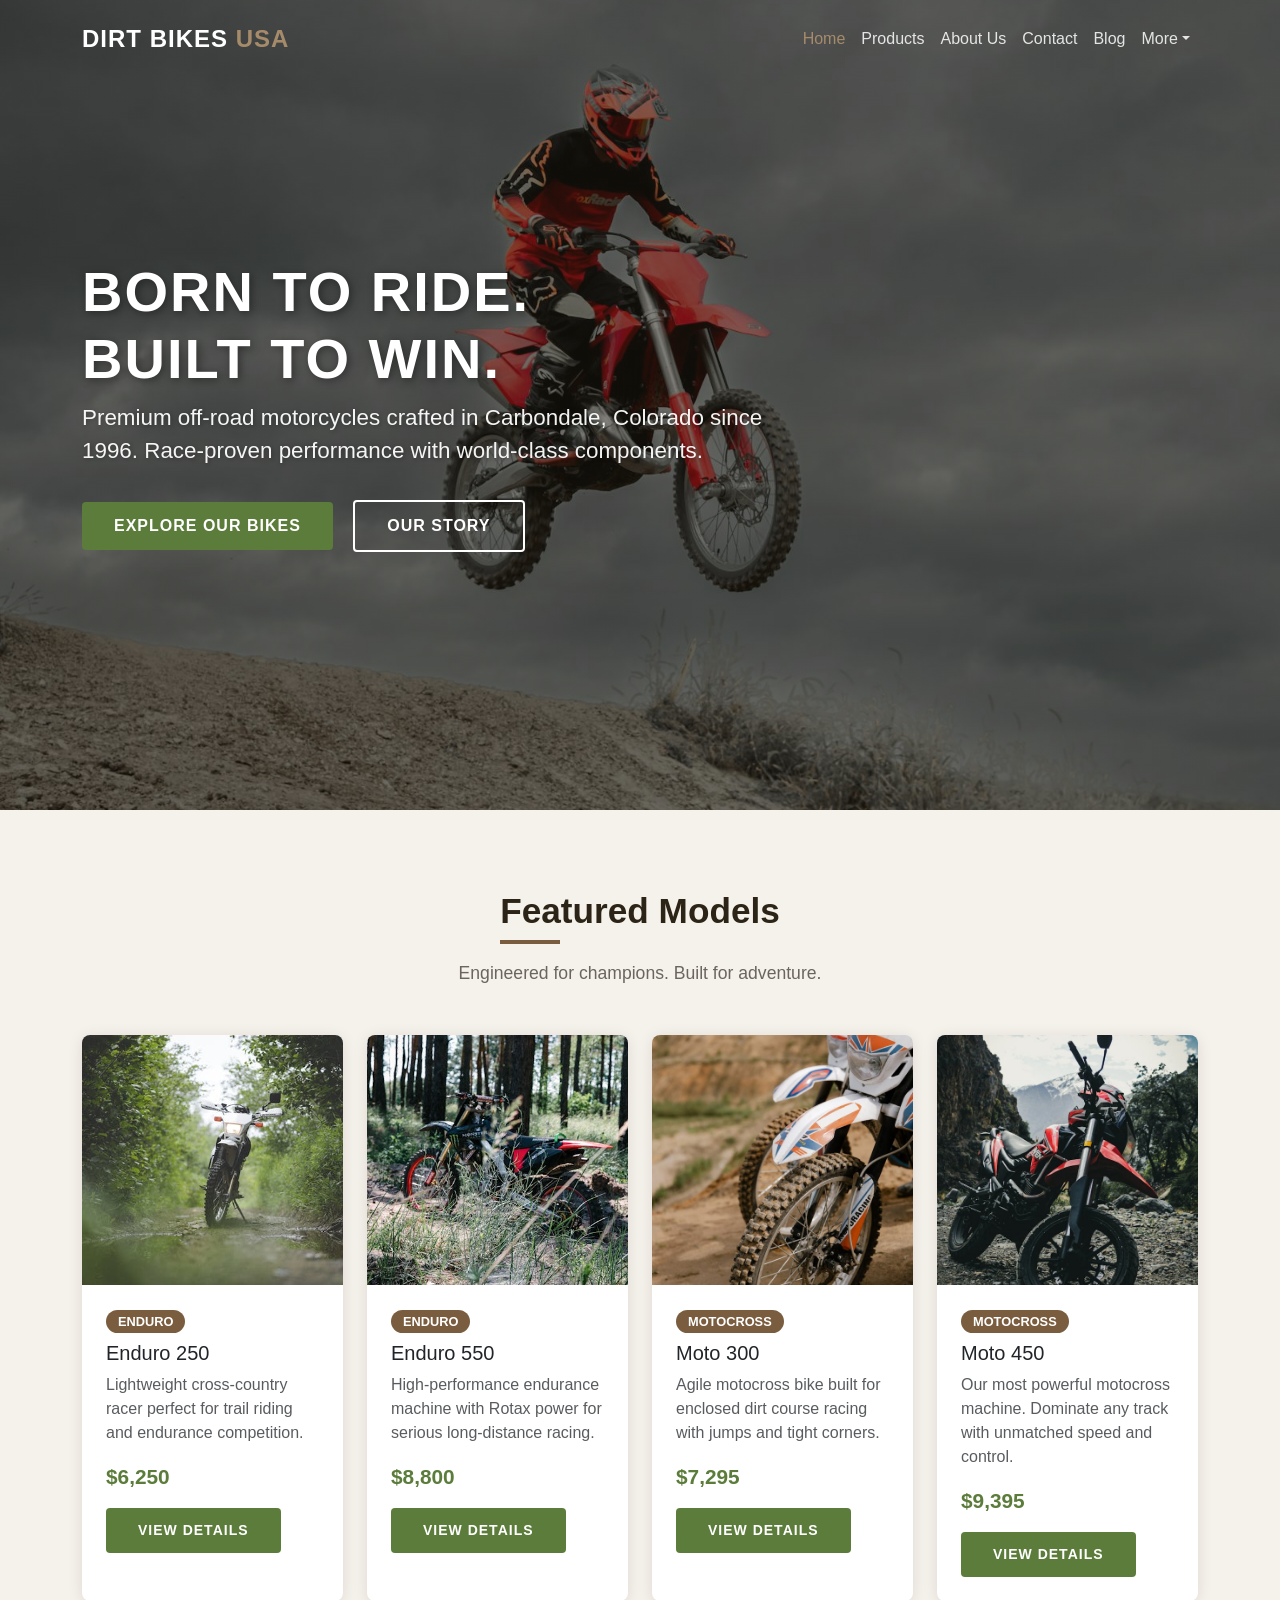
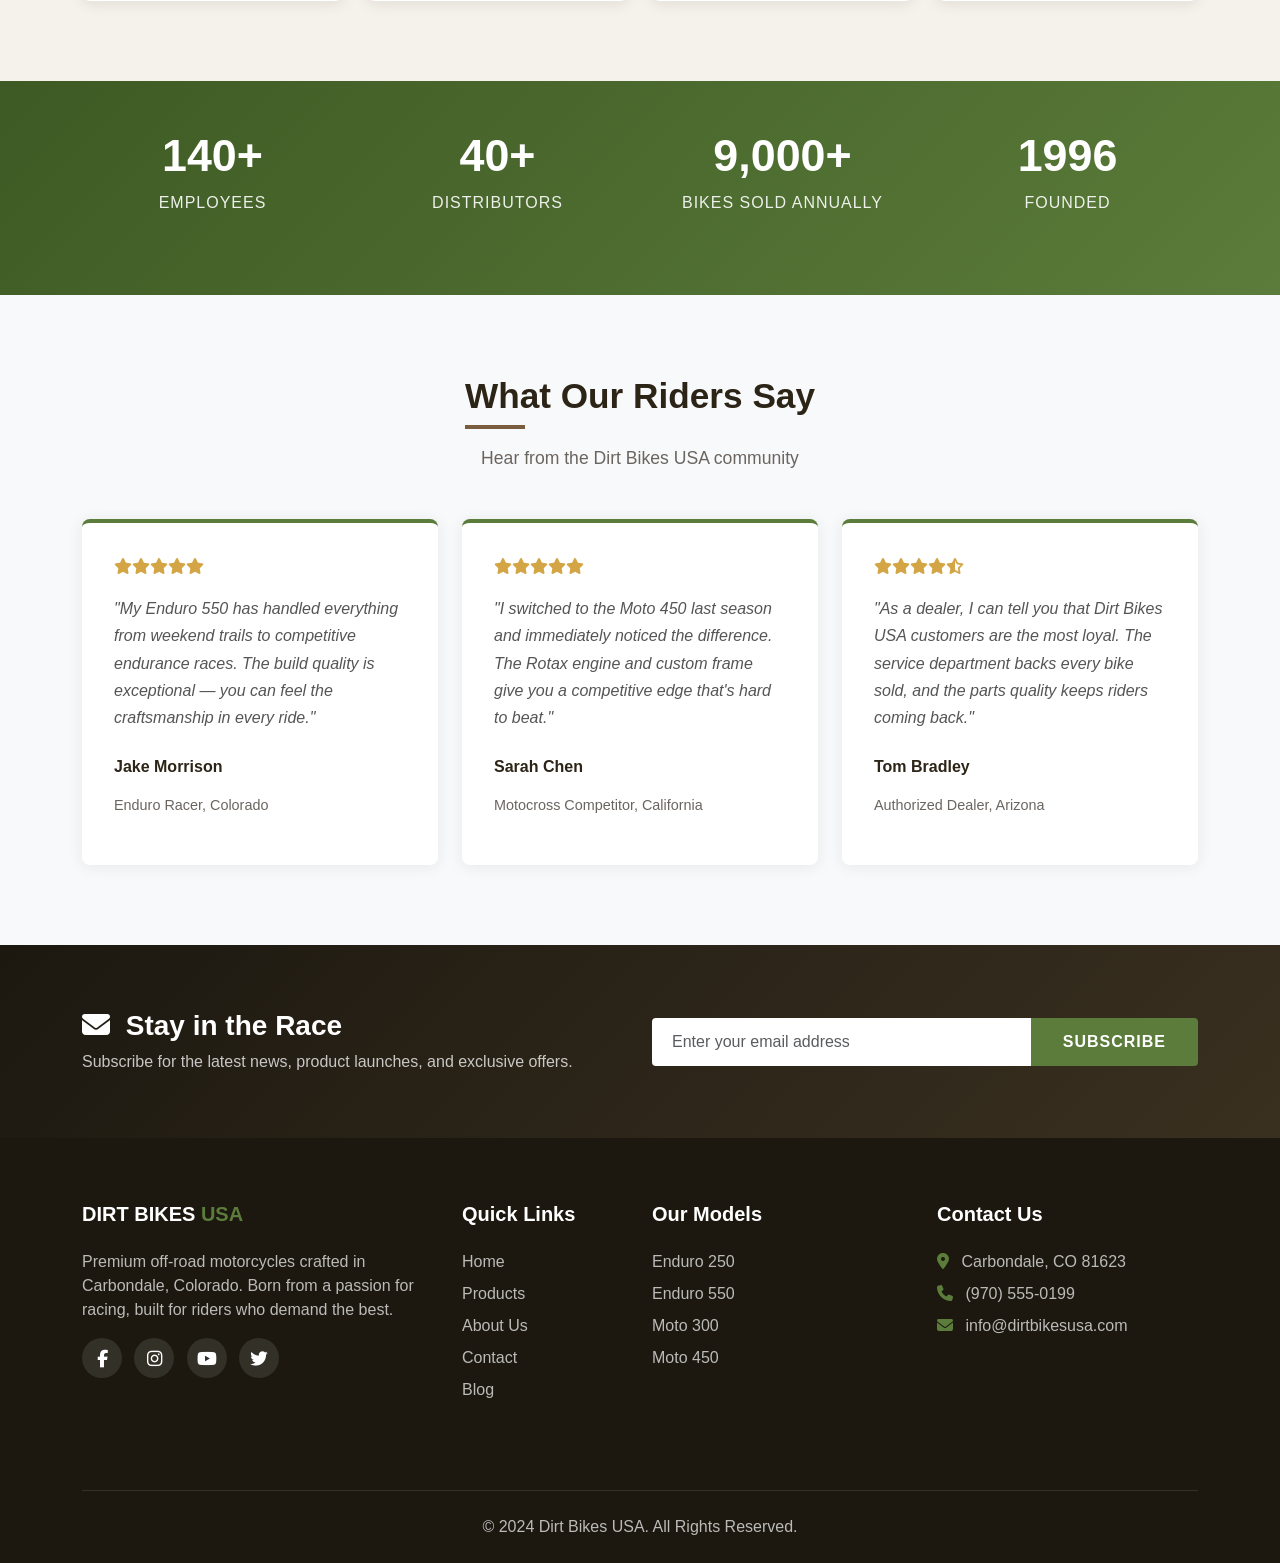
==== index.html @ 4d14ba01 "Initial Dirt Bikes USA site" ====
<!DOCTYPE html>
<html lang="en">
<head>
  <meta charset="UTF-8">
  <meta name="viewport" content="width=device-width, initial-scale=1.0">
  <title>Dirt Bikes USA - Born to Ride. Built to Win.</title>
  <link href="https://cdn.jsdelivr.net/npm/bootstrap@5.3.2/dist/css/bootstrap.min.css" rel="stylesheet">
  <link href="https://cdnjs.cloudflare.com/ajax/libs/font-awesome/6.5.1/css/all.min.css" rel="stylesheet">
  <link href="css/styles.css" rel="stylesheet">
</head>
<body>

  <!-- Navigation -->
  <nav class="navbar navbar-expand-lg navbar-custom fixed-top">
    <div class="container">
      <a class="navbar-brand" href="index.html">DIRT BIKES <span>USA</span></a>
      <button class="navbar-toggler" type="button" data-bs-toggle="collapse" data-bs-target="#navbarNav">
        <span class="navbar-toggler-icon"></span>
      </button>
      <div class="collapse navbar-collapse" id="navbarNav">
        <ul class="navbar-nav ms-auto">
          <li class="nav-item"><a class="nav-link active" href="index.html">Home</a></li>
          <li class="nav-item"><a class="nav-link" href="products.html">Products</a></li>
          <li class="nav-item"><a class="nav-link" href="about.html">About Us</a></li>
          <li class="nav-item"><a class="nav-link" href="contact.html">Contact</a></li>
          <li class="nav-item"><a class="nav-link" href="blog.html">Blog</a></li>
          <li class="nav-item dropdown"><a class="nav-link dropdown-toggle" href="#" role="button" data-bs-toggle="dropdown">More</a><ul class="dropdown-menu dropdown-menu-end" style="background:var(--darker);border:1px solid rgba(255,255,255,0.1);"><li><a class="dropdown-item" href="dealers.html" style="color:rgba(255,255,255,0.85);">Find a Dealer</a></li><li><a class="dropdown-item" href="gallery.html" style="color:rgba(255,255,255,0.85);">Gallery</a></li><li><a class="dropdown-item" href="events.html" style="color:rgba(255,255,255,0.85);">Events</a></li><li><a class="dropdown-item" href="faq.html" style="color:rgba(255,255,255,0.85);">FAQ</a></li></ul></li>
        </ul>
      </div>
    </div>
  </nav>

  <!-- Hero Section -->
  <section class="hero">
    <div class="container">
      <div class="row">
        <div class="col-lg-8">
          <h1>Born to Ride.<br>Built to Win.</h1>
          <p class="tagline">Premium off-road motorcycles crafted in Carbondale, Colorado since 1996. Race-proven performance with world-class components.</p>
          <a href="products.html" class="btn btn-primary-custom me-3">Explore Our Bikes</a>
          <a href="about.html" class="btn btn-outline-custom">Our Story</a>
        </div>
      </div>
    </div>
  </section>

  <!-- Featured Products -->
  <section class="section-padding">
    <div class="container">
      <div class="text-center mb-5">
        <h2 class="section-title mx-auto">Featured Models</h2>
        <p class="section-subtitle">Engineered for champions. Built for adventure.</p>
      </div>
      <div class="row g-4">
        <!-- Enduro 250 -->
        <div class="col-lg-3 col-md-6">
          <div class="card product-card">
            <img src="images/enduro250.jpg" class="card-img-top" alt="Enduro 250">
            <div class="card-body">
              <span class="category-badge">Enduro</span>
              <h5 class="card-title mt-2">Enduro 250</h5>
              <p class="card-text text-muted">Lightweight cross-country racer perfect for trail riding and endurance competition.</p>
              <p class="price">$6,250</p>
              <a href="products.html" class="btn btn-sm btn-primary-custom">View Details</a>
            </div>
          </div>
        </div>
        <!-- Enduro 550 -->
        <div class="col-lg-3 col-md-6">
          <div class="card product-card">
            <img src="images/enduro550.jpg" class="card-img-top" alt="Enduro 550">
            <div class="card-body">
              <span class="category-badge">Enduro</span>
              <h5 class="card-title mt-2">Enduro 550</h5>
              <p class="card-text text-muted">High-performance endurance machine with Rotax power for serious long-distance racing.</p>
              <p class="price">$8,800</p>
              <a href="products.html" class="btn btn-sm btn-primary-custom">View Details</a>
            </div>
          </div>
        </div>
        <!-- Moto 300 -->
        <div class="col-lg-3 col-md-6">
          <div class="card product-card">
            <img src="images/moto300.jpg" class="card-img-top" alt="Moto 300">
            <div class="card-body">
              <span class="category-badge">Motocross</span>
              <h5 class="card-title mt-2">Moto 300</h5>
              <p class="card-text text-muted">Agile motocross bike built for enclosed dirt course racing with jumps and tight corners.</p>
              <p class="price">$7,295</p>
              <a href="products.html" class="btn btn-sm btn-primary-custom">View Details</a>
            </div>
          </div>
        </div>
        <!-- Moto 450 -->
        <div class="col-lg-3 col-md-6">
          <div class="card product-card">
            <img src="images/moto450.jpg" class="card-img-top" alt="Moto 450">
            <div class="card-body">
              <span class="category-badge">Motocross</span>
              <h5 class="card-title mt-2">Moto 450</h5>
              <p class="card-text text-muted">Our most powerful motocross machine. Dominate any track with unmatched speed and control.</p>
              <p class="price">$9,395</p>
              <a href="products.html" class="btn btn-sm btn-primary-custom">View Details</a>
            </div>
          </div>
        </div>
      </div>
    </div>
  </section>

  <!-- Stats Section -->
  <section class="stats-section">
    <div class="container">
      <div class="row text-center">
        <div class="col-md-3 col-6 stat-item mb-3">
          <h2>140+</h2>
          <p>Employees</p>
        </div>
        <div class="col-md-3 col-6 stat-item mb-3">
          <h2>40+</h2>
          <p>Distributors</p>
        </div>
        <div class="col-md-3 col-6 stat-item mb-3">
          <h2>9,000+</h2>
          <p>Bikes Sold Annually</p>
        </div>
        <div class="col-md-3 col-6 stat-item mb-3">
          <h2>1996</h2>
          <p>Founded</p>
        </div>
      </div>
    </div>
  </section>

  <!-- Testimonials -->
  <section class="section-padding bg-light">
    <div class="container">
      <div class="text-center mb-5">
        <h2 class="section-title mx-auto">What Our Riders Say</h2>
        <p class="section-subtitle">Hear from the Dirt Bikes USA community</p>
      </div>
      <div class="row g-4">
        <div class="col-md-4">
          <div class="testimonial-card">
            <div class="stars">
              <i class="fas fa-star"></i><i class="fas fa-star"></i><i class="fas fa-star"></i><i class="fas fa-star"></i><i class="fas fa-star"></i>
            </div>
            <p class="quote">"My Enduro 550 has handled everything from weekend trails to competitive endurance races. The build quality is exceptional — you can feel the craftsmanship in every ride."</p>
            <p class="author">Jake Morrison</p>
            <p class="role">Enduro Racer, Colorado</p>
          </div>
        </div>
        <div class="col-md-4">
          <div class="testimonial-card">
            <div class="stars">
              <i class="fas fa-star"></i><i class="fas fa-star"></i><i class="fas fa-star"></i><i class="fas fa-star"></i><i class="fas fa-star"></i>
            </div>
            <p class="quote">"I switched to the Moto 450 last season and immediately noticed the difference. The Rotax engine and custom frame give you a competitive edge that's hard to beat."</p>
            <p class="author">Sarah Chen</p>
            <p class="role">Motocross Competitor, California</p>
          </div>
        </div>
        <div class="col-md-4">
          <div class="testimonial-card">
            <div class="stars">
              <i class="fas fa-star"></i><i class="fas fa-star"></i><i class="fas fa-star"></i><i class="fas fa-star"></i><i class="fas fa-star-half-alt"></i>
            </div>
            <p class="quote">"As a dealer, I can tell you that Dirt Bikes USA customers are the most loyal. The service department backs every bike sold, and the parts quality keeps riders coming back."</p>
            <p class="author">Tom Bradley</p>
            <p class="role">Authorized Dealer, Arizona</p>
          </div>
        </div>
      </div>
    </div>
  </section>

  <!-- Newsletter -->
  <section class="newsletter-section">
    <div class="container">
      <div class="row align-items-center">
        <div class="col-lg-6 mb-3 mb-lg-0">
          <h3><i class="fas fa-envelope me-2"></i> Stay in the Race</h3>
          <p class="mb-0 opacity-75">Subscribe for the latest news, product launches, and exclusive offers.</p>
        </div>
        <div class="col-lg-6">
          <form class="newsletter-form d-flex">
            <input type="email" class="form-control" placeholder="Enter your email address" required>
            <button type="submit" class="btn btn-primary-custom" style="border-radius: 0 4px 4px 0;">Subscribe</button>
          </form>
        </div>
      </div>
    </div>
  </section>

  <!-- Footer -->
  <footer class="footer">
    <div class="container">
      <div class="row">
        <div class="col-lg-4 mb-4">
          <h5>DIRT BIKES <span style="color: var(--primary);">USA</span></h5>
          <p>Premium off-road motorcycles crafted in Carbondale, Colorado. Born from a passion for racing, built for riders who demand the best.</p>
          <div class="social-icons">
            <a href="#"><i class="fab fa-facebook-f"></i></a>
            <a href="#"><i class="fab fa-instagram"></i></a>
            <a href="#"><i class="fab fa-youtube"></i></a>
            <a href="#"><i class="fab fa-twitter"></i></a>
          </div>
        </div>
        <div class="col-lg-2 col-md-4 mb-4">
          <h5>Quick Links</h5>
          <ul class="footer-links">
            <li><a href="index.html">Home</a></li>
            <li><a href="products.html">Products</a></li>
            <li><a href="about.html">About Us</a></li>
            <li><a href="contact.html">Contact</a></li>
            <li><a href="blog.html">Blog</a></li>
          </ul>
        </div>
        <div class="col-lg-3 col-md-4 mb-4">
          <h5>Our Models</h5>
          <ul class="footer-links">
            <li><a href="products.html">Enduro 250</a></li>
            <li><a href="products.html">Enduro 550</a></li>
            <li><a href="products.html">Moto 300</a></li>
            <li><a href="products.html">Moto 450</a></li>
          </ul>
        </div>
        <div class="col-lg-3 col-md-4 mb-4">
          <h5>Contact Us</h5>
          <ul class="footer-links">
            <li><i class="fas fa-map-marker-alt me-2" style="color: var(--primary);"></i> Carbondale, CO 81623</li>
            <li><i class="fas fa-phone me-2" style="color: var(--primary);"></i> (970) 555-0199</li>
            <li><i class="fas fa-envelope me-2" style="color: var(--primary);"></i> info@dirtbikesusa.com</li>
          </ul>
        </div>
      </div>
      <div class="footer-bottom text-center">
        <p class="mb-0">&copy; 2024 Dirt Bikes USA. All Rights Reserved.</p>
      </div>
    </div>
  </footer>

  <script src="https://cdn.jsdelivr.net/npm/bootstrap@5.3.2/dist/js/bootstrap.bundle.min.js"></script>
  <script src="js/main.js"></script>
</body>
</html>
---- css/styles.css ----
:root {
  --primary: #5B7C3A;
  --primary-dark: #3E5A24;
  --dark: #2C2416;
  --darker: #1C1810;
  --light: #F5F1EB;
  --white: #FFFFFF;
  --gray: #6B6560;
  --brown: #7A5C3E;
  --brown-light: #A68B6B;
  --sky: #4A7C9B;
  --sky-light: #6BA3C7;
  --earth: #8B7355;
}

body {
  font-family: 'Segoe UI', Roboto, 'Helvetica Neue', Arial, sans-serif;
  color: var(--dark);
  background-color: var(--light);
}

/* Navbar */
.navbar-custom {
  background-color: var(--darker);
  padding: 1rem 0;
  transition: background-color 0.3s;
}

.navbar-custom .navbar-brand {
  font-weight: 800;
  font-size: 1.5rem;
  color: var(--white);
  letter-spacing: 1px;
}

.navbar-custom .navbar-brand span {
  color: var(--brown-light);
}

.navbar-custom .nav-link {
  color: rgba(255, 255, 255, 0.85);
  font-weight: 500;
  padding: 0.5rem 1rem;
  transition: color 0.2s;
}

.navbar-custom .nav-link:hover,
.navbar-custom .nav-link.active {
  color: var(--brown-light);
}

.navbar-toggler {
  border-color: rgba(255, 255, 255, 0.3);
}

.navbar-toggler-icon {
  background-image: url("data:image/svg+xml,%3Csvg xmlns='http://www.w3.org/2000/svg' viewBox='0 0 30 30'%3E%3Cpath stroke='rgba(255, 255, 255, 0.85)' stroke-linecap='round' stroke-width='2' d='M4 7h22M4 15h22M4 23h22'/%3E%3C/svg%3E");
}

/* Hero Section */
.hero {
  background: linear-gradient(rgba(28, 24, 16, 0.55), rgba(28, 24, 16, 0.55)),
    url('../images/hero.jpg') center/cover no-repeat;
  min-height: 90vh;
  display: flex;
  align-items: center;
  color: var(--white);
}

.hero h1 {
  font-size: 3.5rem;
  font-weight: 800;
  text-transform: uppercase;
  letter-spacing: 2px;
  text-shadow: 2px 2px 8px rgba(0, 0, 0, 0.4);
}

.hero .tagline {
  font-size: 1.4rem;
  font-weight: 300;
  margin-bottom: 2rem;
  opacity: 0.95;
  text-shadow: 1px 1px 4px rgba(0, 0, 0, 0.3);
}

/* Buttons */
.btn-primary-custom {
  background-color: var(--primary);
  border: none;
  color: var(--white);
  padding: 0.75rem 2rem;
  font-weight: 600;
  text-transform: uppercase;
  letter-spacing: 1px;
  border-radius: 4px;
  transition: all 0.3s;
}

.btn-primary-custom:hover {
  background-color: var(--primary-dark);
  color: var(--white);
  transform: translateY(-2px);
  box-shadow: 0 4px 15px rgba(91, 124, 58, 0.4);
}

.btn-outline-custom {
  border: 2px solid var(--white);
  color: var(--white);
  padding: 0.75rem 2rem;
  font-weight: 600;
  text-transform: uppercase;
  letter-spacing: 1px;
  border-radius: 4px;
  background: transparent;
  transition: all 0.3s;
}

.btn-outline-custom:hover {
  background-color: var(--white);
  color: var(--dark);
  transform: translateY(-2px);
}

.btn-outline-brown {
  border: 2px solid var(--brown);
  color: var(--brown);
  padding: 0.75rem 2rem;
  font-weight: 600;
  text-transform: uppercase;
  letter-spacing: 1px;
  border-radius: 4px;
  background: transparent;
  transition: all 0.3s;
}

.btn-outline-brown:hover {
  background-color: var(--brown);
  color: var(--white);
  transform: translateY(-2px);
}

/* Section Styles */
.section-padding {
  padding: 5rem 0;
}

.section-title {
  font-weight: 700;
  font-size: 2.2rem;
  margin-bottom: 1rem;
  position: relative;
  display: inline-block;
  color: var(--dark);
}

.section-title::after {
  content: '';
  display: block;
  width: 60px;
  height: 4px;
  background-color: var(--brown);
  margin-top: 0.5rem;
}

.section-subtitle {
  color: var(--gray);
  font-size: 1.1rem;
  margin-bottom: 3rem;
}

/* Product Cards */
.product-card {
  border: none;
  border-radius: 8px;
  overflow: hidden;
  box-shadow: 0 2px 15px rgba(44, 36, 22, 0.1);
  transition: all 0.3s;
  height: 100%;
  background: var(--white);
}

.product-card:hover {
  transform: translateY(-8px);
  box-shadow: 0 8px 30px rgba(44, 36, 22, 0.18);
}

.product-card .card-img-top {
  height: 250px;
  object-fit: cover;
}

.product-card .card-body {
  padding: 1.5rem;
}

.product-card .price {
  color: var(--primary);
  font-size: 1.3rem;
  font-weight: 700;
}

.product-card .category-badge {
  background-color: var(--brown);
  color: var(--white);
  padding: 0.25rem 0.75rem;
  border-radius: 20px;
  font-size: 0.8rem;
  font-weight: 600;
  text-transform: uppercase;
}

/* Specs Table */
.specs-table td {
  padding: 0.5rem 0;
  border-bottom: 1px solid #e8e2da;
}

.specs-table td:first-child {
  font-weight: 600;
  color: var(--gray);
  width: 40%;
}

/* Testimonials */
.testimonial-card {
  background: var(--white);
  border-radius: 8px;
  padding: 2rem;
  box-shadow: 0 2px 15px rgba(44, 36, 22, 0.08);
  height: 100%;
  border-top: 4px solid var(--primary);
}

.testimonial-card .stars {
  color: #D4A545;
  margin-bottom: 1rem;
}

.testimonial-card .quote {
  font-style: italic;
  color: #555;
  margin-bottom: 1.5rem;
  line-height: 1.7;
}

.testimonial-card .author {
  font-weight: 700;
  color: var(--dark);
}

.testimonial-card .role {
  font-size: 0.9rem;
  color: var(--gray);
}

/* Newsletter */
.newsletter-section {
  background: linear-gradient(135deg, var(--darker), #3A3020);
  color: var(--white);
  padding: 4rem 0;
}

.newsletter-section h3 {
  font-weight: 700;
}

.newsletter-section .form-control {
  border-radius: 4px 0 0 4px;
  border: none;
  padding: 0.75rem 1.25rem;
  height: auto;
}

/* Stats Section */
.stats-section {
  background: linear-gradient(135deg, var(--primary-dark), var(--primary));
  color: var(--white);
  padding: 3rem 0;
}

.stat-item h2 {
  font-size: 2.8rem;
  font-weight: 800;
}

.stat-item p {
  font-size: 1rem;
  text-transform: uppercase;
  letter-spacing: 1px;
  opacity: 0.9;
}

/* Blog Cards */
.blog-card {
  border: none;
  border-radius: 8px;
  overflow: hidden;
  box-shadow: 0 2px 15px rgba(44, 36, 22, 0.08);
  transition: all 0.3s;
  height: 100%;
  background: var(--white);
}

.blog-card:hover {
  transform: translateY(-5px);
  box-shadow: 0 8px 25px rgba(44, 36, 22, 0.15);
}

.blog-card .card-img-top {
  height: 200px;
  object-fit: cover;
}

.blog-card .card-body {
  padding: 1.5rem;
}

.blog-card .blog-date {
  color: var(--brown);
  font-size: 0.85rem;
  font-weight: 600;
  text-transform: uppercase;
}

.blog-card .card-title {
  font-weight: 700;
  margin: 0.5rem 0;
}

/* Footer */
.footer {
  background-color: var(--darker);
  color: rgba(255, 255, 255, 0.7);
  padding: 4rem 0 1.5rem;
}

.footer h5 {
  color: var(--white);
  font-weight: 700;
  margin-bottom: 1.5rem;
}

.footer a {
  color: rgba(255, 255, 255, 0.7);
  text-decoration: none;
  transition: color 0.2s;
}

.footer a:hover {
  color: var(--brown-light);
}

.footer-links {
  list-style: none;
  padding: 0;
}

.footer-links li {
  margin-bottom: 0.5rem;
}

.social-icons a {
  display: inline-flex;
  align-items: center;
  justify-content: center;
  width: 40px;
  height: 40px;
  border-radius: 50%;
  background: rgba(255, 255, 255, 0.1);
  color: var(--white);
  margin-right: 0.5rem;
  transition: all 0.3s;
  font-size: 1.1rem;
}

.social-icons a:hover {
  background-color: var(--brown);
  color: var(--white);
  transform: translateY(-3px);
}

.footer-bottom {
  border-top: 1px solid rgba(255, 255, 255, 0.1);
  padding-top: 1.5rem;
  margin-top: 3rem;
}

/* Page Headers */
.page-header {
  background: linear-gradient(rgba(28, 24, 16, 0.6), rgba(28, 24, 16, 0.6)),
    url('../images/colorado.jpg') center/cover no-repeat;
  padding: 8rem 0 4rem;
  color: var(--white);
  text-align: center;
}

.page-header h1 {
  font-weight: 800;
  font-size: 3rem;
  text-transform: uppercase;
  text-shadow: 2px 2px 6px rgba(0, 0, 0, 0.3);
}

.page-header p {
  font-size: 1.2rem;
  opacity: 0.9;
}

/* Contact Info Cards */
.contact-info-card {
  text-align: center;
  padding: 2rem;
  border-radius: 8px;
  background: var(--white);
  box-shadow: 0 2px 15px rgba(44, 36, 22, 0.08);
  height: 100%;
  transition: transform 0.3s;
}

.contact-info-card:hover {
  transform: translateY(-5px);
}

.contact-info-card .icon {
  width: 60px;
  height: 60px;
  border-radius: 50%;
  background-color: rgba(91, 124, 58, 0.12);
  display: flex;
  align-items: center;
  justify-content: center;
  margin: 0 auto 1rem;
  color: var(--primary);
  font-size: 1.5rem;
}

/* Contact Form */
.contact-form .form-control {
  border: 1px solid #ddd5cb;
  padding: 0.75rem 1rem;
  border-radius: 4px;
  margin-bottom: 1rem;
  background: var(--white);
}

.contact-form .form-control:focus {
  border-color: var(--primary);
  box-shadow: 0 0 0 0.2rem rgba(91, 124, 58, 0.15);
}

/* About Timeline */
.timeline-item {
  position: relative;
  padding-left: 2rem;
  margin-bottom: 2rem;
  border-left: 3px solid var(--brown);
}

.timeline-item .year {
  color: var(--primary);
  font-weight: 800;
  font-size: 1.2rem;
}

/* Values Cards */
.value-card {
  text-align: center;
  padding: 2rem;
}

.value-card .icon {
  font-size: 2.5rem;
  color: var(--primary);
  margin-bottom: 1rem;
}

/* Accessories Section */
.accessory-item {
  display: flex;
  align-items: center;
  padding: 1rem;
  background: var(--white);
  border-radius: 8px;
  margin-bottom: 1rem;
  box-shadow: 0 1px 8px rgba(44, 36, 22, 0.06);
}

.accessory-item .icon {
  width: 50px;
  height: 50px;
  border-radius: 50%;
  background: rgba(122, 92, 62, 0.12);
  display: flex;
  align-items: center;
  justify-content: center;
  color: var(--brown);
  font-size: 1.2rem;
  margin-right: 1rem;
  flex-shrink: 0;
}

/* Background variants */
.bg-earth-light {
  background-color: #EDE8E0;
}

/* Scroll animations */
.fade-up {
  opacity: 0;
  transform: translateY(30px);
  transition: opacity 0.6s ease-out, transform 0.6s ease-out;
}

.fade-up.visible {
  opacity: 1;
  transform: translateY(0);
}

/* Back to top button */
.back-to-top {
  position: fixed;
  bottom: 2rem;
  right: 2rem;
  width: 45px;
  height: 45px;
  border-radius: 50%;
  background-color: var(--brown);
  color: var(--white);
  border: none;
  display: flex;
  align-items: center;
  justify-content: center;
  font-size: 1.2rem;
  box-shadow: 0 2px 10px rgba(44, 36, 22, 0.3);
  opacity: 0;
  visibility: hidden;
  transition: all 0.3s;
  z-index: 1000;
  cursor: pointer;
}

.back-to-top.show {
  opacity: 1;
  visibility: visible;
}

.back-to-top:hover {
  background-color: var(--primary);
  transform: translateY(-3px);
}

/* Smooth scroll */
html {
  scroll-behavior: smooth;
}

/* Responsive adjustments */
@media (max-width: 768px) {
  .hero h1 {
    font-size: 2.2rem;
  }

  .hero .tagline {
    font-size: 1.1rem;
  }

  .section-padding {
    padding: 3rem 0;
  }

  .page-header {
    padding: 6rem 0 3rem;
  }

  .page-header h1 {
    font-size: 2rem;
  }

  .stat-item h2 {
    font-size: 2rem;
  }
}

@media (max-width: 576px) {
  .hero h1 {
    font-size: 1.8rem;
  }

  .btn-primary-custom,
  .btn-outline-custom {
    padding: 0.6rem 1.5rem;
    font-size: 0.9rem;
  }
}
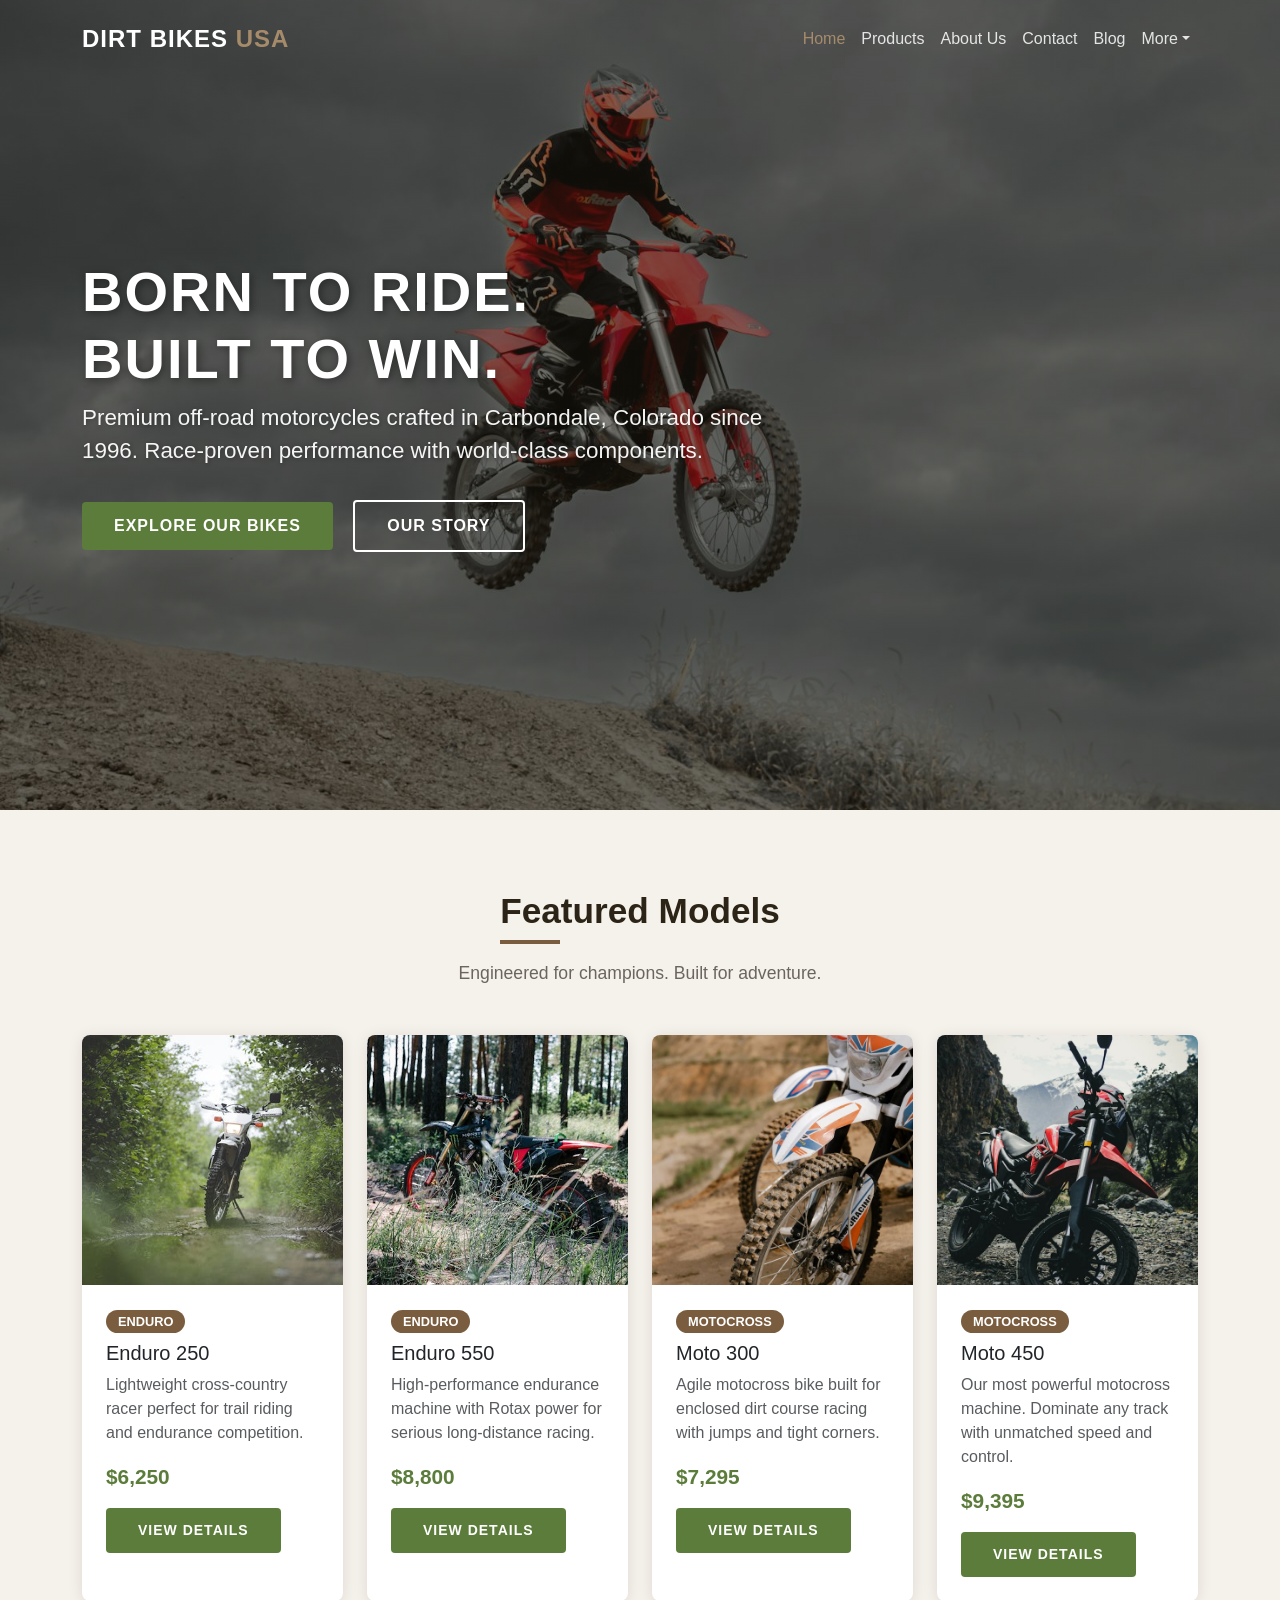
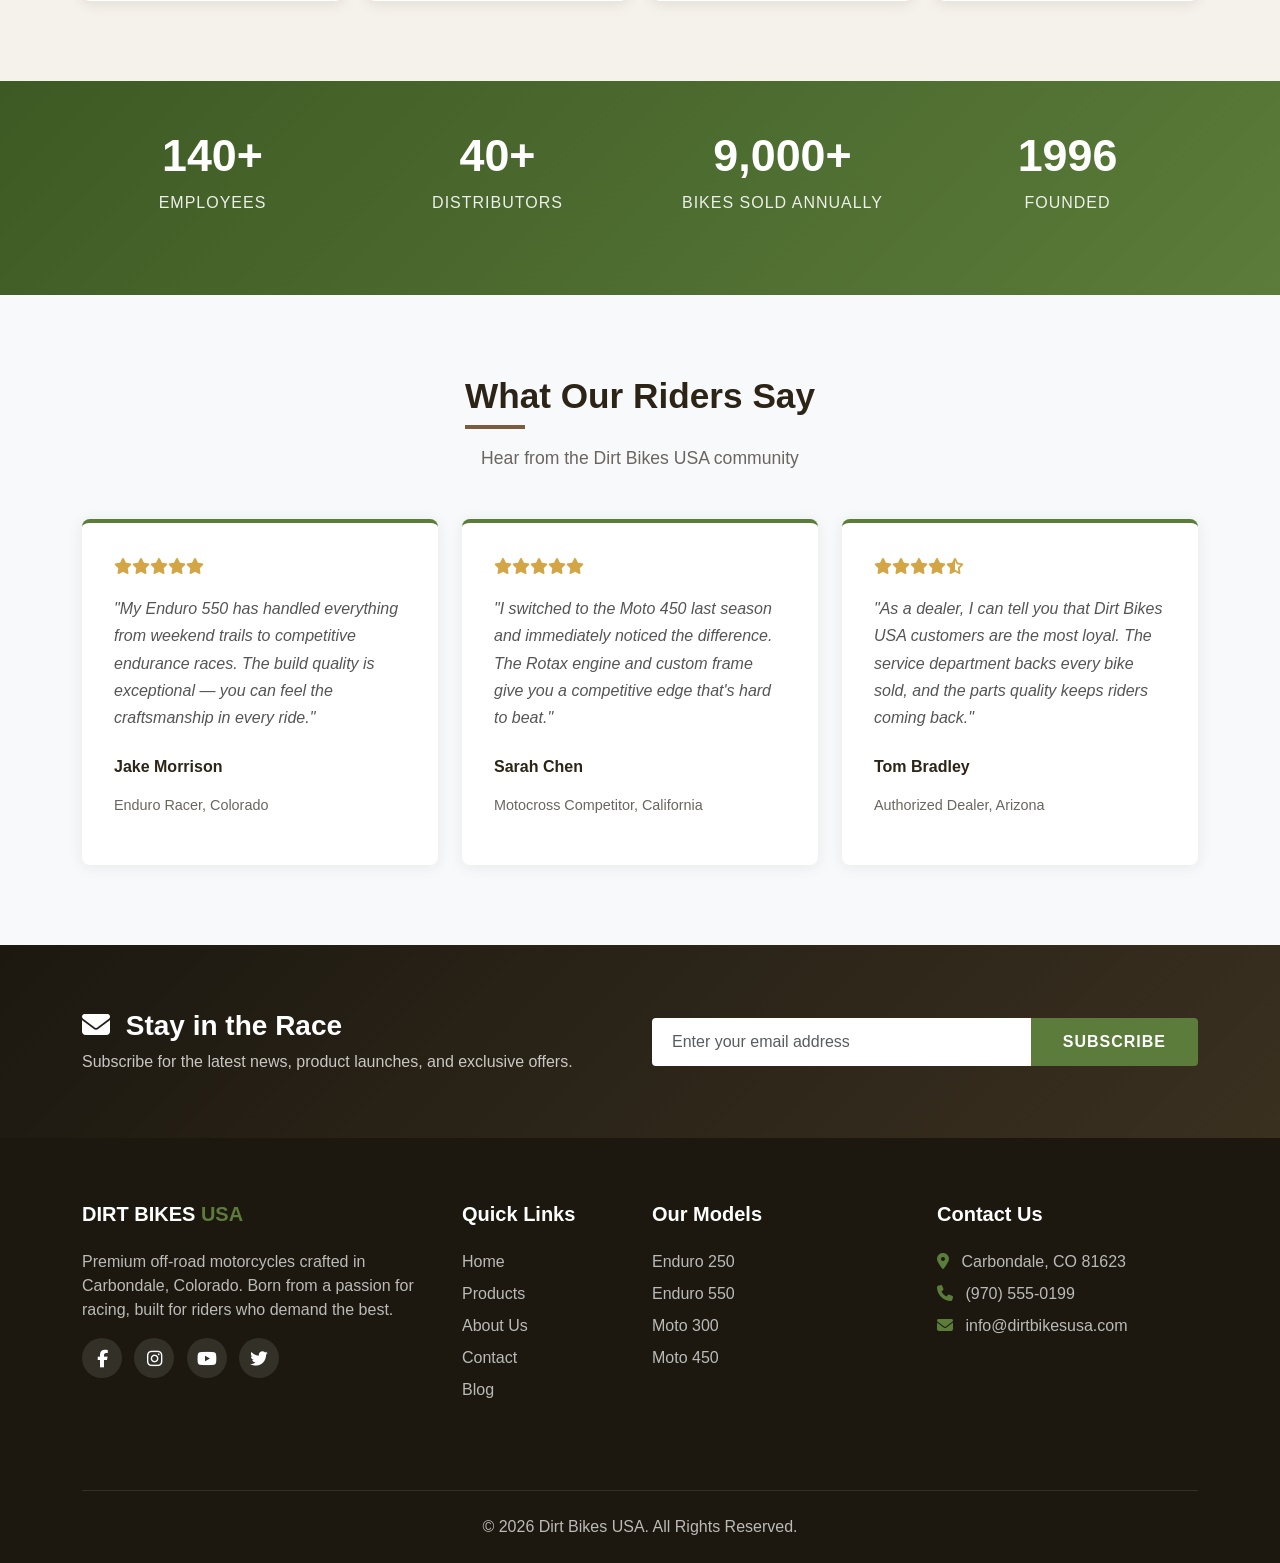
==== commit d0f1f75b: "Update copyright year to 2026" ====
--- a/index.html
+++ b/index.html
@@ -183,7 +183,7 @@
           <p class="mb-0 opacity-75">Subscribe for the latest news, product launches, and exclusive offers.</p>
         </div>
         <div class="col-lg-6">
-          <form class="newsletter-form d-flex">
+          <form class="newsletter-form d-flex" action="mailto:info@dirtbikesusa.com" method="post" enctype="text/plain">
             <input type="email" class="form-control" placeholder="Enter your email address" required>
             <button type="submit" class="btn btn-primary-custom" style="border-radius: 0 4px 4px 0;">Subscribe</button>
           </form>
@@ -200,10 +200,10 @@
           <h5>DIRT BIKES <span style="color: var(--primary);">USA</span></h5>
           <p>Premium off-road motorcycles crafted in Carbondale, Colorado. Born from a passion for racing, built for riders who demand the best.</p>
           <div class="social-icons">
-            <a href="#"><i class="fab fa-facebook-f"></i></a>
-            <a href="#"><i class="fab fa-instagram"></i></a>
-            <a href="#"><i class="fab fa-youtube"></i></a>
-            <a href="#"><i class="fab fa-twitter"></i></a>
+            <a href="https://www.facebook.com/" target="_blank" rel="noopener" aria-label="Facebook"><i class="fab fa-facebook-f"></i></a>
+            <a href="https://www.instagram.com/" target="_blank" rel="noopener" aria-label="Instagram"><i class="fab fa-instagram"></i></a>
+            <a href="https://www.youtube.com/" target="_blank" rel="noopener" aria-label="YouTube"><i class="fab fa-youtube"></i></a>
+            <a href="https://x.com/" target="_blank" rel="noopener" aria-label="X"><i class="fab fa-twitter"></i></a>
           </div>
         </div>
         <div class="col-lg-2 col-md-4 mb-4">
@@ -235,7 +235,7 @@
         </div>
       </div>
       <div class="footer-bottom text-center">
-        <p class="mb-0">&copy; 2024 Dirt Bikes USA. All Rights Reserved.</p>
+        <p class="mb-0">&copy; 2026 Dirt Bikes USA. All Rights Reserved.</p>
       </div>
     </div>
   </footer>
